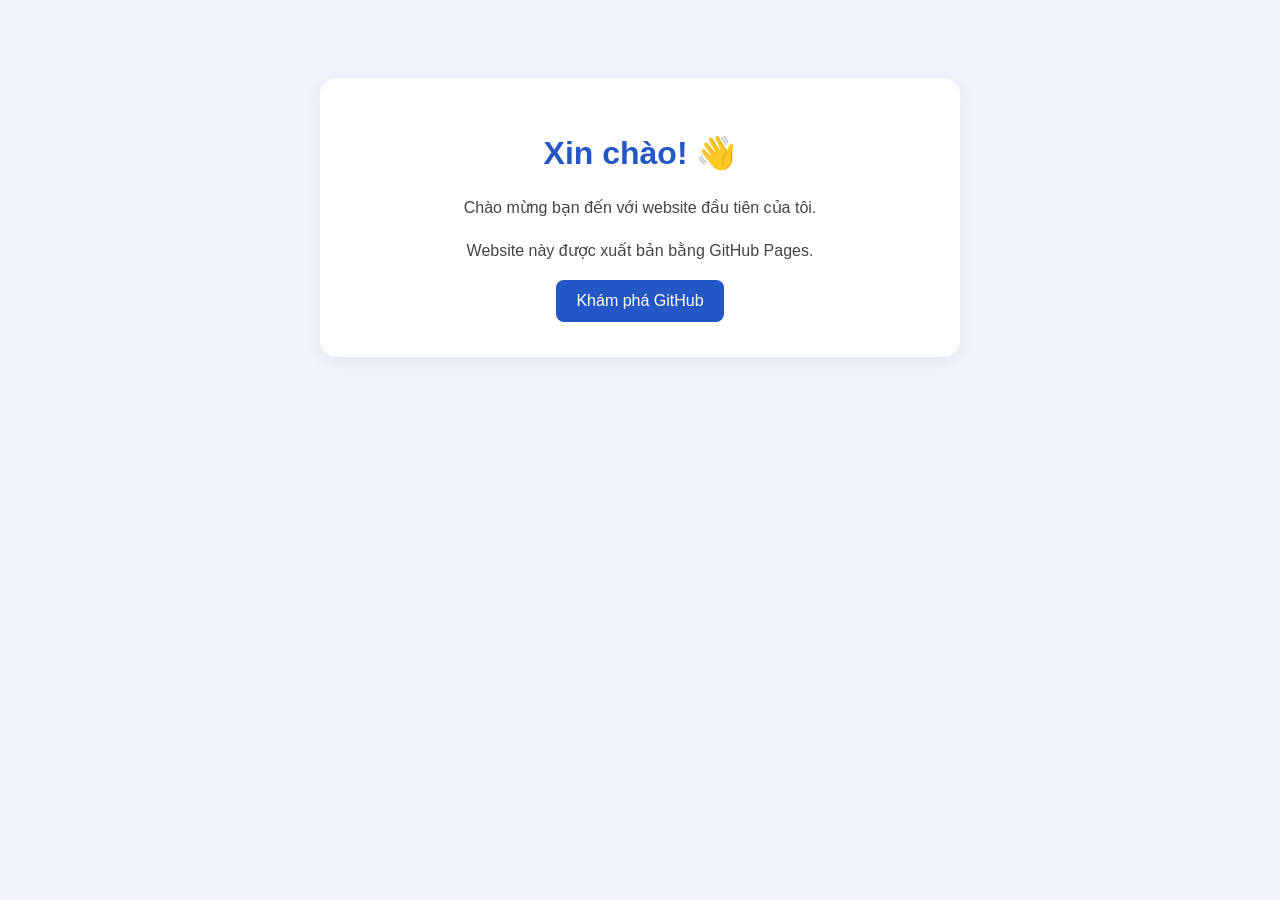
==== index.html @ cd6eacbe "Create index.html" ====
<!DOCTYPE html>
<html lang="vi">
<head>
  <meta charset="UTF-8">
  <meta name="viewport" content="width=device-width, initial-scale=1.0">
  <title>Website đầu tiên của tôi</title>
  <style>
    body {
      font-family: Arial, sans-serif;
      text-align: center;
      background: #f0f4ff;
      padding: 70px 20px;
    }
    .card {
      max-width: 600px;
      margin: auto;
      padding: 35px 20px;
      background: white;
      border-radius: 16px;
      box-shadow: 0 4px 20px #0001;
    }
    h1 { color: #2457c5; }
    p { color: #444; line-height: 1.7; }
    a {
      display: inline-block;
      padding: 12px 20px;
      background: #2457c5;
      color: white;
      text-decoration: none;
      border-radius: 8px;
    }
  </style>
</head>
<body>
  <div class="card">
    <h1>Xin chào! 👋</h1>
    <p>Chào mừng bạn đến với website đầu tiên của tôi.</p>
    <p>Website này được xuất bản bằng GitHub Pages.</p>
    <a href="https://github.com/">Khám phá GitHub</a>
  </div>
</body>
</html>
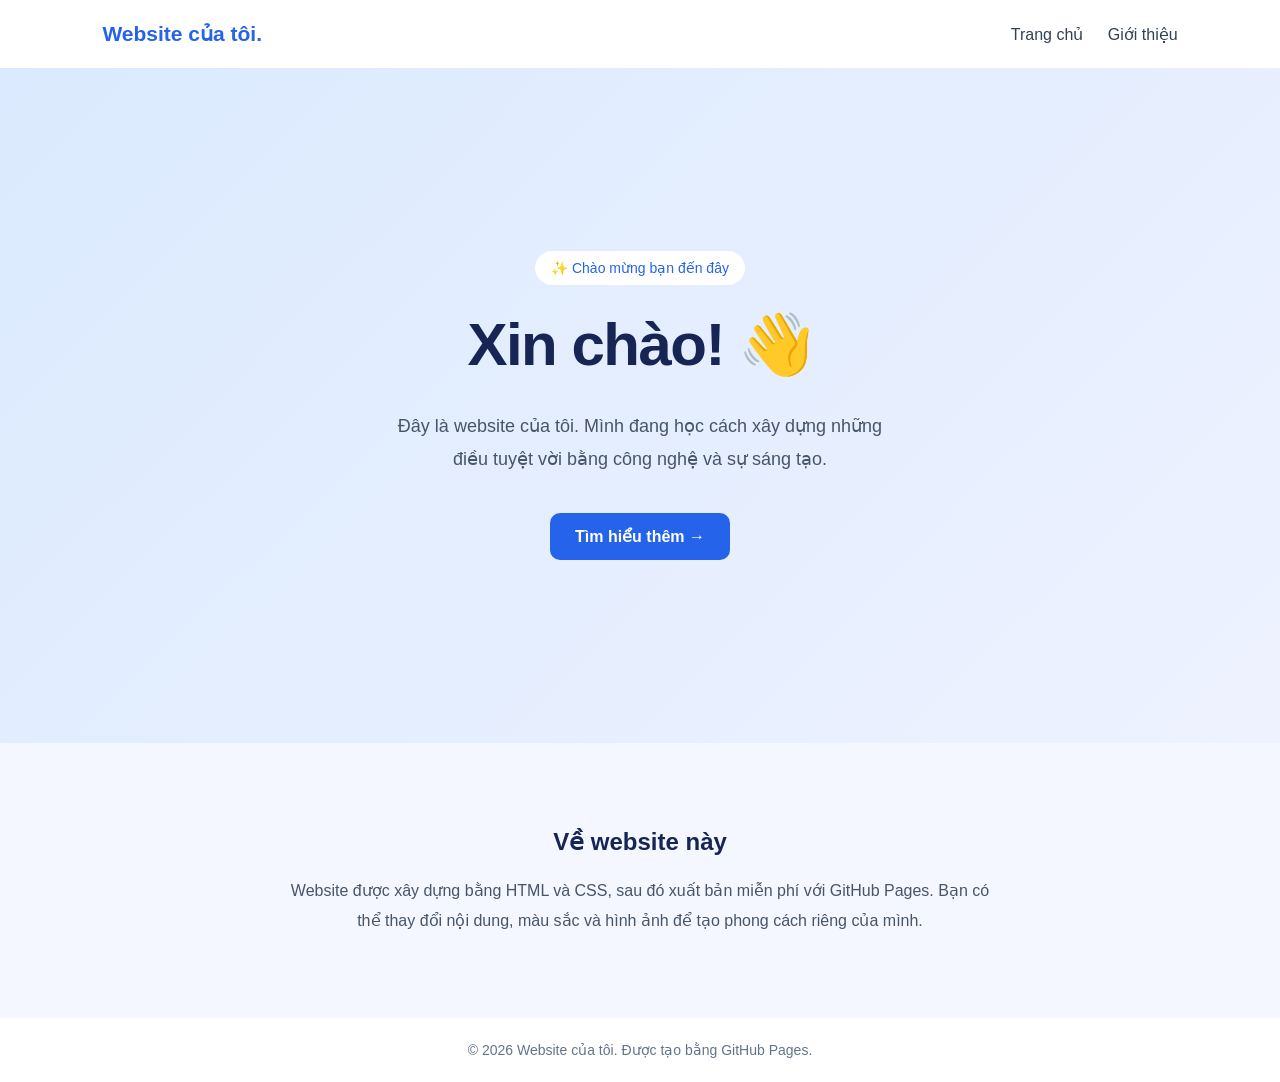
==== commit 0f700b6d: "Change website title and update styles Updated the title and modified styles for various elements." ====
--- a/index.html
+++ b/index.html
@@ -4,40 +4,172 @@
 <head>
   <meta charset="UTF-8">
   <meta name="viewport" content="width=device-width, initial-scale=1.0">
-  <title>Website đầu tiên của tôi</title>
+
+  <title>Website của tôi</title>
+
   <style>
+    * {
+      box-sizing: border-box;
+    }
+
     body {
+      margin: 0;
       font-family: Arial, sans-serif;
+      color: #172554;
+      background: #f4f7ff;
+    }
+
+    header {
+      padding: 22px 8%;
+      display: flex;
+      justify-content: space-between;
+      align-items: center;
+      background: white;
+    }
+
+    header strong {
+      font-size: 21px;
+      color: #2563eb;
+    }
+
+    nav a {
+      margin-left: 20px;
+      color: #334155;
+      text-decoration: none;
+    }
+
+    .hero {
+      min-height: 75vh;
+      padding: 80px 20px;
+      display: flex;
+      flex-direction: column;
+      align-items: center;
+      justify-content: center;
       text-align: center;
-      background: #f0f4ff;
-      padding: 70px 20px;
+      background: linear-gradient(135deg, #dbeafe, #eef2ff);
     }
-    .card {
-      max-width: 600px;
-      margin: auto;
-      padding: 35px 20px;
+
+    .tag {
+      padding: 9px 16px;
       background: white;
-      border-radius: 16px;
-      box-shadow: 0 4px 20px #0001;
+      border-radius: 30px;
+      color: #2563eb;
+      font-size: 14px;
     }
-    h1 { color: #2457c5; }
-    p { color: #444; line-height: 1.7; }
-    a {
+
+    h1 {
+      margin: 24px 0 12px;
+      font-size: clamp(36px, 6vw, 60px);
+      letter-spacing: -1.5px;
+    }
+
+    .hero p {
+      max-width: 520px;
+      line-height: 1.8;
+      color: #475569;
+      font-size: 18px;
+    }
+
+    .button {
       display: inline-block;
-      padding: 12px 20px;
-      background: #2457c5;
+      margin-top: 20px;
+      padding: 14px 25px;
+      background: #2563eb;
       color: white;
       text-decoration: none;
-      border-radius: 8px;
+      border-radius: 10px;
+      font-weight: bold;
+    }
+
+    .button:hover {
+      background: #1d4ed8;
+    }
+
+    .about {
+      max-width: 760px;
+      margin: 0 auto;
+      padding: 65px 24px;
+      text-align: center;
+    }
+
+    .about p {
+      color: #475569;
+      line-height: 1.9;
+    }
+
+    footer {
+      padding: 24px;
+      text-align: center;
+      color: #64748b;
+      background: white;
+      font-size: 14px;
+    }
+
+    @media (max-width: 500px) {
+      header {
+        padding: 18px;
+        flex-wrap: wrap;
+        gap: 14px;
+      }
+
+      nav a {
+        margin-left: 0;
+        margin-right: 12px;
+        font-size: 14px;
+      }
+
+      .hero {
+        min-height: 65vh;
+        padding: 55px 20px;
+      }
     }
   </style>
 </head>
+
 <body>
-  <div class="card">
-    <h1>Xin chào! 👋</h1>
-    <p>Chào mừng bạn đến với website đầu tiên của tôi.</p>
-    <p>Website này được xuất bản bằng GitHub Pages.</p>
-    <a href="https://github.com/">Khám phá GitHub</a>
-  </div>
+
+  <header>
+    <strong>Website của tôi.</strong>
+
+    <nav>
+      <a href="#home">Trang chủ</a>
+      <a href="#about">Giới thiệu</a>
+    </nav>
+  </header>
+
+  <main>
+    <section class="hero" id="home">
+      <span class="tag">✨ Chào mừng bạn đến đây</span>
+
+      <h1>Xin chào! 👋</h1>
+
+      <p>
+        Đây là website của tôi.
+        Mình đang học cách xây dựng những điều tuyệt vời
+        bằng công nghệ và sự sáng tạo.
+      </p>
+
+      <a class="button" href="#about">
+        Tìm hiểu thêm →
+      </a>
+    </section>
+
+    <section class="about" id="about">
+      <h2>Về website này</h2>
+
+      <p>
+        Website được xây dựng bằng HTML và CSS,
+        sau đó xuất bản miễn phí với GitHub Pages.
+        Bạn có thể thay đổi nội dung, màu sắc và hình ảnh
+        để tạo phong cách riêng của mình.
+      </p>
+    </section>
+  </main>
+
+  <footer>
+    © 2026 Website của tôi. Được tạo bằng GitHub Pages.
+  </footer>
+
 </body>
 </html>
+
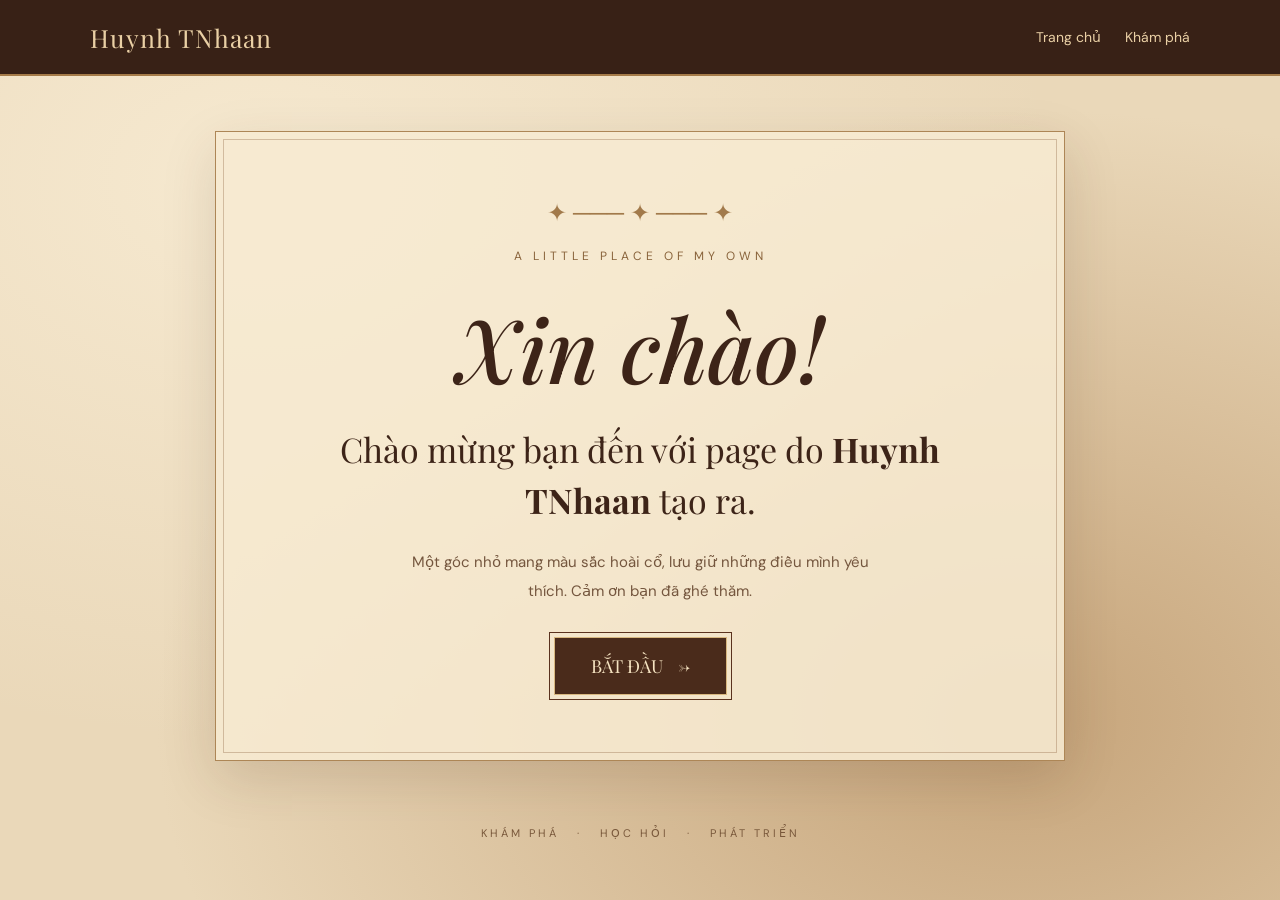
==== commit 1f9d38a7: "Revamp index.html with new styles and content Updated the title and styling of the webpage, modified" ====
--- a/index.html
+++ b/index.html
@@ -4,172 +4,210 @@
 <head>
   <meta charset="UTF-8">
   <meta name="viewport" content="width=device-width, initial-scale=1.0">
-
-  <title>Website của tôi</title>
+  <title>Huynh TNhaan | Vintage Page</title>
+
+  <link rel="preconnect" href="https://fonts.googleapis.com">
+  <link href="https://fonts.googleapis.com/css2?family=Playfair+Display:wght@400;500;600;700&family=DM+Sans:wght@400;500;600&display=swap" rel="stylesheet">
 
   <style>
     * {
       box-sizing: border-box;
     }
 
+    html {
+      scroll-behavior: smooth;
+    }
+
     body {
       margin: 0;
-      font-family: Arial, sans-serif;
-      color: #172554;
-      background: #f4f7ff;
+      color: #3d2418;
+      font-family: "DM Sans", sans-serif;
+      background-color: #ead8b9;
+      background-image:
+        radial-gradient(ellipse at 20% 20%, #f6e9d0 0%, transparent 55%),
+        radial-gradient(ellipse at 80% 80%, #c6a47a 0%, transparent 60%);
+      min-height: 100vh;
     }
 
     header {
-      padding: 22px 8%;
+      min-height: 76px;
+      padding: 18px 7%;
+      background: #382116;
+      color: #ead0a5;
       display: flex;
       justify-content: space-between;
       align-items: center;
-      background: white;
-    }
-
-    header strong {
-      font-size: 21px;
-      color: #2563eb;
+      gap: 20px;
+      border-bottom: 2px solid #a57b49;
+    }
+
+    .logo {
+      font-family: "Playfair Display", serif;
+      font-size: 25px;
+      letter-spacing: 1px;
+    }
+
+    nav {
+      display: flex;
+      gap: 24px;
     }
 
     nav a {
-      margin-left: 20px;
-      color: #334155;
+      color: #ead0a5;
       text-decoration: none;
+      font-size: 14px;
+    }
+
+    nav a:hover {
+      color: white;
     }
 
     .hero {
-      min-height: 75vh;
-      padding: 80px 20px;
+      min-height: 78vh;
+      padding: 55px 20px;
       display: flex;
-      flex-direction: column;
       align-items: center;
       justify-content: center;
       text-align: center;
-      background: linear-gradient(135deg, #dbeafe, #eef2ff);
-    }
-
-    .tag {
-      padding: 9px 16px;
-      background: white;
-      border-radius: 30px;
-      color: #2563eb;
-      font-size: 14px;
+    }
+
+    .paper {
+      width: min(850px, 100%);
+      padding: 65px 35px;
+      position: relative;
+      background: rgba(248, 235, 210, 0.88);
+      border: 1px solid #ad8656;
+      outline: 1px solid rgba(122, 78, 42, 0.3);
+      outline-offset: -9px;
+      box-shadow: 0 18px 50px rgba(64, 38, 20, 0.15);
+    }
+
+    .eyebrow {
+      font-size: 12px;
+      letter-spacing: 4px;
+      text-transform: uppercase;
+      color: #89633b;
     }
 
     h1 {
-      margin: 24px 0 12px;
-      font-size: clamp(36px, 6vw, 60px);
-      letter-spacing: -1.5px;
-    }
-
-    .hero p {
-      max-width: 520px;
-      line-height: 1.8;
-      color: #475569;
+      margin: 25px 0 18px;
+      font-family: "Playfair Display", serif;
+      font-size: clamp(48px, 9vw, 88px);
+      font-weight: 500;
+      font-style: italic;
+    }
+
+    .intro {
+      max-width: 650px;
+      margin: 0 auto;
+      font-family: "Playfair Display", serif;
+      font-size: clamp(23px, 4vw, 34px);
+      line-height: 1.5;
+    }
+
+    .description {
+      max-width: 480px;
+      margin: 22px auto 32px;
+      color: #74563e;
+      line-height: 1.9;
+      font-size: 15px;
+    }
+
+    .button {
+      display: inline-flex;
+      align-items: center;
+      justify-content: center;
+      gap: 15px;
+      padding: 16px 36px;
+      border: 1px solid #d8b77f;
+      outline: 1px solid #5a321e;
+      outline-offset: 4px;
+      background: #4a2b1b;
+      color: #f6e4c2;
+      text-decoration: none;
+      font-family: "Playfair Display", serif;
       font-size: 18px;
-    }
-
-    .button {
-      display: inline-block;
-      margin-top: 20px;
-      padding: 14px 25px;
-      background: #2563eb;
-      color: white;
-      text-decoration: none;
-      border-radius: 10px;
-      font-weight: bold;
+      transition: 0.25s ease;
     }
 
     .button:hover {
-      background: #1d4ed8;
-    }
-
-    .about {
-      max-width: 760px;
-      margin: 0 auto;
-      padding: 65px 24px;
+      background: #744b2d;
+      transform: translateY(-3px);
+    }
+
+    .footer {
+      padding: 10px 20px 32px;
       text-align: center;
-    }
-
-    .about p {
-      color: #475569;
-      line-height: 1.9;
-    }
-
-    footer {
-      padding: 24px;
-      text-align: center;
-      color: #64748b;
-      background: white;
-      font-size: 14px;
-    }
-
-    @media (max-width: 500px) {
+      color: #79583b;
+      font-size: 11px;
+      letter-spacing: 3px;
+    }
+
+    .ornament {
+      margin-bottom: 20px;
+      color: #a27a4b;
+      font-size: 24px;
+    }
+
+    @media (max-width: 560px) {
       header {
         padding: 18px;
-        flex-wrap: wrap;
-        gap: 14px;
-      }
-
-      nav a {
-        margin-left: 0;
-        margin-right: 12px;
-        font-size: 14px;
-      }
-
-      .hero {
-        min-height: 65vh;
-        padding: 55px 20px;
+        flex-direction: column;
+      }
+
+      nav {
+        gap: 18px;
+      }
+
+      .paper {
+        padding: 50px 22px;
+      }
+
+      .intro {
+        font-size: 24px;
       }
     }
   </style>
 </head>
 
 <body>
-
   <header>
-    <strong>Website của tôi.</strong>
+    <div class="logo">Huynh TNhaan</div>
 
     <nav>
-      <a href="#home">Trang chủ</a>
-      <a href="#about">Giới thiệu</a>
+      <a href="index.html">Trang chủ</a>
+      <a href="next.html">Khám phá</a>
     </nav>
   </header>
 
-  <main>
-    <section class="hero" id="home">
-      <span class="tag">✨ Chào mừng bạn đến đây</span>
-
-      <h1>Xin chào! 👋</h1>
-
-      <p>
-        Đây là website của tôi.
-        Mình đang học cách xây dựng những điều tuyệt vời
-        bằng công nghệ và sự sáng tạo.
+  <main class="hero">
+    <section class="paper">
+      <div class="ornament">✦ ─── ✦ ─── ✦</div>
+
+      <div class="eyebrow">A little place of my own</div>
+
+      <h1>Xin chào!</h1>
+
+      <p class="intro">
+        Chào mừng bạn đến với page do
+        <strong>Huynh TNhaan</strong> tạo ra.
       </p>
 
-      <a class="button" href="#about">
-        Tìm hiểu thêm →
+      <p class="description">
+        Một góc nhỏ mang màu sắc hoài cổ,
+        lưu giữ những điều mình yêu thích.
+        Cảm ơn bạn đã ghé thăm.
+      </p>
+
+      <a class="button" href="next.html">
+        BẮT ĐẦU <span>→</span>
       </a>
     </section>
-
-    <section class="about" id="about">
-      <h2>Về website này</h2>
-
-      <p>
-        Website được xây dựng bằng HTML và CSS,
-        sau đó xuất bản miễn phí với GitHub Pages.
-        Bạn có thể thay đổi nội dung, màu sắc và hình ảnh
-        để tạo phong cách riêng của mình.
-      </p>
-    </section>
   </main>
 
-  <footer>
-    © 2026 Website của tôi. Được tạo bằng GitHub Pages.
+  <footer class="footer">
+    KHÁM PHÁ &nbsp; · &nbsp; HỌC HỎI &nbsp; · &nbsp; PHÁT TRIỂN
   </footer>
-
 </body>
 </html>
 
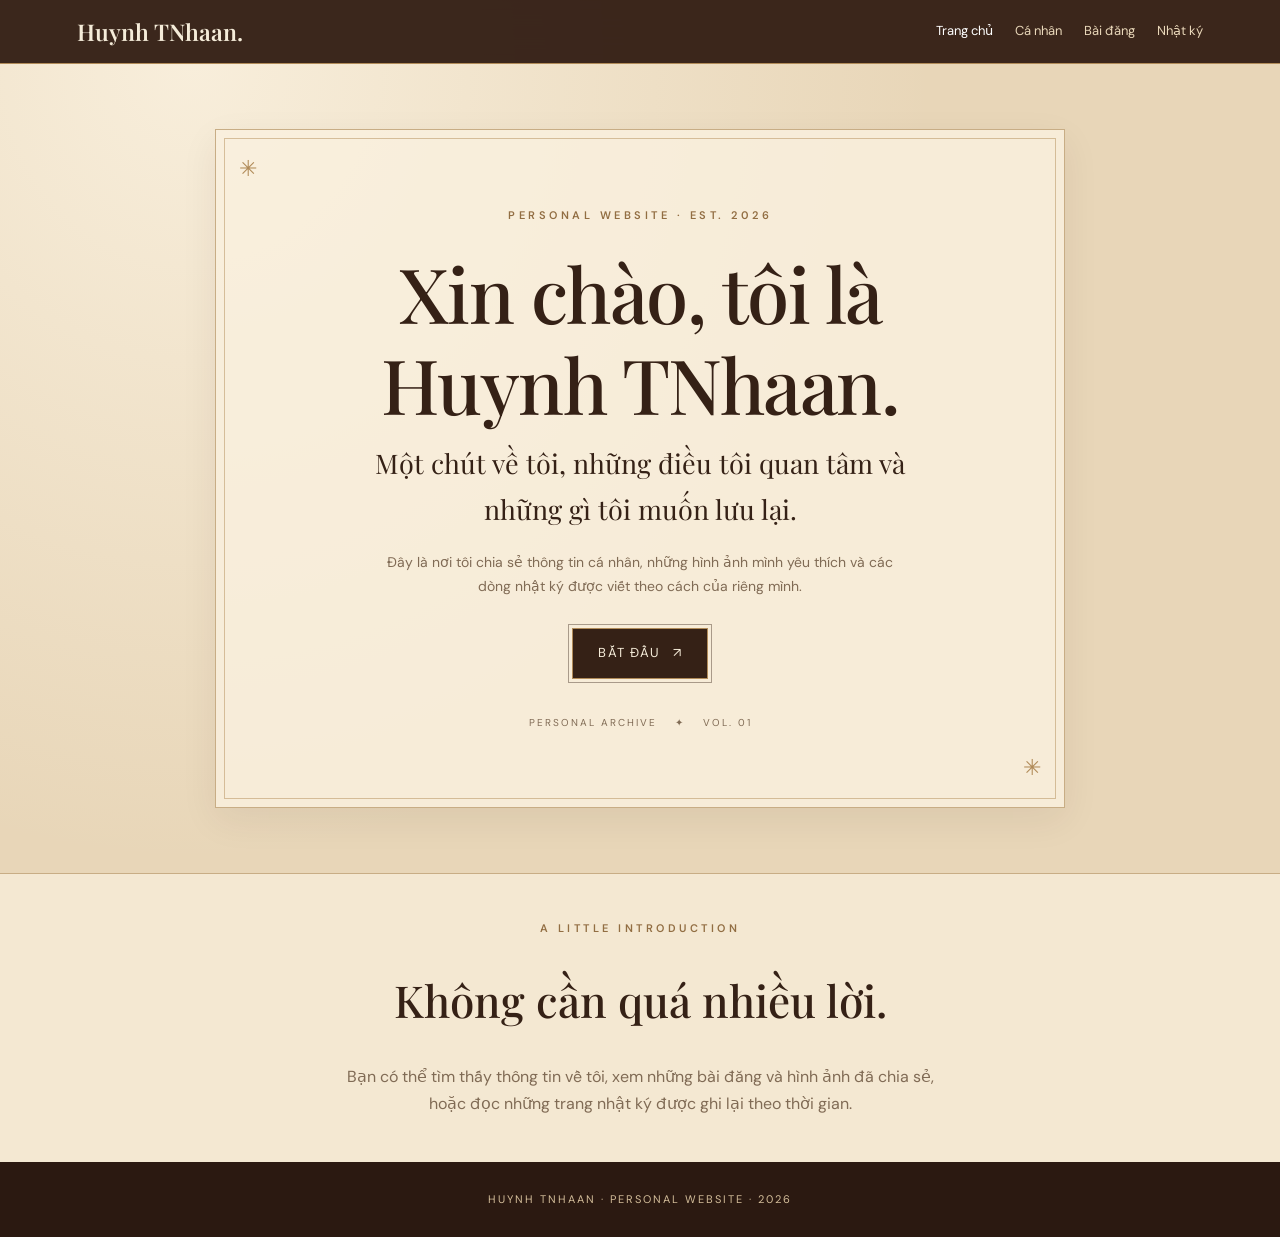
==== commit 32b76f0a: "Refactor index.html for improved structure and styling" ====
--- a/index.html
+++ b/index.html
@@ -3,211 +3,129 @@
 <html lang="vi">
 <head>
   <meta charset="UTF-8">
-  <meta name="viewport" content="width=device-width, initial-scale=1.0">
-  <title>Huynh TNhaan | Vintage Page</title>
-
-  <link rel="preconnect" href="https://fonts.googleapis.com">
-  <link href="https://fonts.googleapis.com/css2?family=Playfair+Display:wght@400;500;600;700&family=DM+Sans:wght@400;500;600&display=swap" rel="stylesheet">
-
+  <meta name="viewport" content="width=device-width, initial-scale=1">
+  <meta name="theme-color" content="#352116">
+  <title>Huynh TNhaan — Personal Journal</title>
+  <link rel="stylesheet" href="style.css">
   <style>
-    * {
-      box-sizing: border-box;
+    .landing {
+      min-height: 78vh;
+      display: grid;
+      place-items: center;
+      padding: 65px 20px;
     }
 
-    html {
-      scroll-behavior: smooth;
+    .cover {
+      width: min(850px, 100%);
+      padding: clamp(35px, 7vw, 76px) 25px;
+      text-align: center;
+      position: relative;
+      outline: 1px solid #b18b5880;
+      outline-offset: -10px;
     }
 
-    body {
-      margin: 0;
-      color: #3d2418;
-      font-family: "DM Sans", sans-serif;
-      background-color: #ead8b9;
-      background-image:
-        radial-gradient(ellipse at 20% 20%, #f6e9d0 0%, transparent 55%),
-        radial-gradient(ellipse at 80% 80%, #c6a47a 0%, transparent 60%);
-      min-height: 100vh;
+    .cover::before, .cover::after {
+      content: '✳';
+      position: absolute;
+      color: var(--gold);
+      font-size: 22px;
     }
 
-    header {
-      min-height: 76px;
-      padding: 18px 7%;
-      background: #382116;
-      color: #ead0a5;
-      display: flex;
-      justify-content: space-between;
-      align-items: center;
-      gap: 20px;
-      border-bottom: 2px solid #a57b49;
+    .cover::before { top: 20px; left: 23px; }
+    .cover::after { right: 23px; bottom: 20px; }
+
+    .cover h1 { margin: 22px 0 12px; }
+
+    .cover .intro {
+      max-width: 580px;
+      margin: 0 auto;
+      font: clamp(20px, 3vw, 27px)/1.7 var(--serif);
     }
 
-    .logo {
-      font-family: "Playfair Display", serif;
-      font-size: 25px;
-      letter-spacing: 1px;
-    }
-
-    nav {
-      display: flex;
-      gap: 24px;
-    }
-
-    nav a {
-      color: #ead0a5;
-      text-decoration: none;
+    .cover .detail {
+      max-width: 510px;
+      margin: 18px auto 30px;
+      color: var(--muted);
       font-size: 14px;
     }
 
-    nav a:hover {
-      color: white;
+    .cover-meta {
+      display: flex;
+      justify-content: center;
+      gap: 18px;
+      margin-top: 35px;
+      color: var(--muted);
+      font-size: 10px;
+      letter-spacing: 2px;
     }
 
-    .hero {
-      min-height: 78vh;
-      padding: 55px 20px;
-      display: flex;
-      align-items: center;
-      justify-content: center;
+    .landing-note {
+      padding: 45px 20px;
       text-align: center;
+      background: #f4e8d2;
+      border-top: 1px solid var(--line);
     }
 
-    .paper {
-      width: min(850px, 100%);
-      padding: 65px 35px;
-      position: relative;
-      background: rgba(248, 235, 210, 0.88);
-      border: 1px solid #ad8656;
-      outline: 1px solid rgba(122, 78, 42, 0.3);
-      outline-offset: -9px;
-      box-shadow: 0 18px 50px rgba(64, 38, 20, 0.15);
-    }
-
-    .eyebrow {
-      font-size: 12px;
-      letter-spacing: 4px;
-      text-transform: uppercase;
-      color: #89633b;
-    }
-
-    h1 {
-      margin: 25px 0 18px;
-      font-family: "Playfair Display", serif;
-      font-size: clamp(48px, 9vw, 88px);
-      font-weight: 500;
-      font-style: italic;
-    }
-
-    .intro {
-      max-width: 650px;
-      margin: 0 auto;
-      font-family: "Playfair Display", serif;
-      font-size: clamp(23px, 4vw, 34px);
-      line-height: 1.5;
-    }
-
-    .description {
-      max-width: 480px;
-      margin: 22px auto 32px;
-      color: #74563e;
-      line-height: 1.9;
-      font-size: 15px;
-    }
-
-    .button {
-      display: inline-flex;
-      align-items: center;
-      justify-content: center;
-      gap: 15px;
-      padding: 16px 36px;
-      border: 1px solid #d8b77f;
-      outline: 1px solid #5a321e;
-      outline-offset: 4px;
-      background: #4a2b1b;
-      color: #f6e4c2;
-      text-decoration: none;
-      font-family: "Playfair Display", serif;
-      font-size: 18px;
-      transition: 0.25s ease;
-    }
-
-    .button:hover {
-      background: #744b2d;
-      transform: translateY(-3px);
-    }
-
-    .footer {
-      padding: 10px 20px 32px;
-      text-align: center;
-      color: #79583b;
-      font-size: 11px;
-      letter-spacing: 3px;
-    }
-
-    .ornament {
-      margin-bottom: 20px;
-      color: #a27a4b;
-      font-size: 24px;
-    }
-
-    @media (max-width: 560px) {
-      header {
-        padding: 18px;
-        flex-direction: column;
-      }
-
-      nav {
-        gap: 18px;
-      }
-
-      .paper {
-        padding: 50px 22px;
-      }
-
-      .intro {
-        font-size: 24px;
-      }
+    .landing-note p {
+      max-width: 620px;
+      margin: auto;
+      color: var(--muted);
     }
   </style>
 </head>
-
 <body>
-  <header>
-    <div class="logo">Huynh TNhaan</div>
-
-    <nav>
-      <a href="index.html">Trang chủ</a>
-      <a href="next.html">Khám phá</a>
+  <header class="site-header">
+    <a class="brand" href="index.html">Huynh TNhaan.</a>
+    <nav class="nav">
+      <a class="active" href="index.html">Trang chủ</a>
+      <a href="about.html">Cá nhân</a>
+      <a href="posts.html">Bài đăng</a>
+      <a href="diary.html">Nhật ký</a>
     </nav>
   </header>
 
-  <main class="hero">
-    <section class="paper">
-      <div class="ornament">✦ ─── ✦ ─── ✦</div>
+  <main>
+    <section class="landing">
+      <div class="cover paper-card animate-in">
+        <div class="kicker">Personal website · Est. 2026</div>
+        <h1>Xin chào, tôi là<br>Huynh TNhaan.</h1>
 
-      <div class="eyebrow">A little place of my own</div>
+        <p class="intro">
+          Một chút về tôi, những điều tôi quan tâm
+          và những gì tôi muốn lưu lại.
+        </p>
 
-      <h1>Xin chào!</h1>
+        <p class="detail">
+          Đây là nơi tôi chia sẻ thông tin cá nhân,
+          những hình ảnh mình yêu thích và các dòng nhật ký
+          được viết theo cách của riêng mình.
+        </p>
 
-      <p class="intro">
-        Chào mừng bạn đến với page do
-        <strong>Huynh TNhaan</strong> tạo ra.
+        <a class="btn" href="about.html">
+          BẮT ĐẦU <span>↗</span>
+        </a>
+
+        <div class="cover-meta">
+          <span>PERSONAL ARCHIVE</span>
+          <span>✦</span>
+          <span>VOL. 01</span>
+        </div>
+      </div>
+    </section>
+
+    <section class="landing-note">
+      <div class="kicker">A little introduction</div>
+      <h2>Không cần quá nhiều lời.</h2>
+      <p>
+        Bạn có thể tìm thấy thông tin về tôi, xem những bài đăng
+        và hình ảnh đã chia sẻ, hoặc đọc những trang nhật ký
+        được ghi lại theo thời gian.
       </p>
-
-      <p class="description">
-        Một góc nhỏ mang màu sắc hoài cổ,
-        lưu giữ những điều mình yêu thích.
-        Cảm ơn bạn đã ghé thăm.
-      </p>
-
-      <a class="button" href="next.html">
-        BẮT ĐẦU <span>→</span>
-      </a>
     </section>
   </main>
 
-  <footer class="footer">
-    KHÁM PHÁ &nbsp; · &nbsp; HỌC HỎI &nbsp; · &nbsp; PHÁT TRIỂN
+  <footer class="site-footer">
+    HUYNH TNHAAN · PERSONAL WEBSITE · 2026
   </footer>
 </body>
 </html>
-
--- a/style.css
+++ b/style.css
@@ -0,0 +1,254 @@
+
+@import url('https://fonts.googleapis.com/css2?family=DM+Sans:wght@400;500;600;700&family=Playfair+Display:ital,wght@0,400;0,500;0,600;1,400;1,500&display=swap');
+
+:root {
+  --brown: #352116;
+  --brown-light: #63452e;
+  --cream: #f5ecd9;
+  --paper: #e8d6b8;
+  --gold: #b18b58;
+  --muted: #806b55;
+  --line: #c8ad85;
+  --serif: 'Playfair Display', Georgia, serif;
+  --sans: 'DM Sans', Arial, sans-serif;
+}
+
+* { box-sizing: border-box; }
+
+html {
+  scroll-behavior: smooth;
+  scroll-padding-top: 90px;
+}
+
+body {
+  margin: 0;
+  background:
+    radial-gradient(ellipse at 15% 5%, #f8eedb 0, transparent 48%),
+    var(--paper);
+  color: var(--brown);
+  font-family: var(--sans);
+  line-height: 1.7;
+}
+
+a { color: inherit; }
+
+img { max-width: 100%; }
+
+.site-header {
+  position: sticky;
+  top: 0;
+  z-index: 20;
+  display: flex;
+  align-items: center;
+  justify-content: space-between;
+  gap: 24px;
+  padding: 16px 6%;
+  color: var(--cream);
+  background: rgba(53, 33, 22, .97);
+  border-bottom: 1px solid var(--gold);
+  backdrop-filter: blur(12px);
+}
+
+.brand {
+  font: 600 23px var(--serif);
+  text-decoration: none;
+  white-space: nowrap;
+}
+
+.nav {
+  display: flex;
+  flex-wrap: wrap;
+  align-items: center;
+  gap: 22px;
+}
+
+.nav a {
+  color: #e9d7b9;
+  font-size: 13px;
+  text-decoration: none;
+  transition: color .25s ease;
+}
+
+.nav a:hover,
+.nav a.active { color: white; }
+
+.container {
+  width: min(1080px, 88%);
+  margin: auto;
+}
+
+.kicker {
+  color: #926e43;
+  font-size: 11px;
+  font-weight: 600;
+  letter-spacing: 3.5px;
+  text-transform: uppercase;
+}
+
+h1, h2, h3 {
+  font-family: var(--serif);
+  font-weight: 500;
+  line-height: 1.2;
+}
+
+h1 {
+  font-size: clamp(42px, 7vw, 76px);
+  letter-spacing: -1.5px;
+}
+
+h2 { font-size: clamp(30px, 4vw, 44px); }
+
+.muted { color: var(--muted); }
+
+.paper-card {
+  background: rgba(249, 240, 222, .84);
+  border: 1px solid var(--line);
+  box-shadow: 0 12px 35px rgba(53, 33, 22, .07);
+}
+
+.btn {
+  display: inline-flex;
+  align-items: center;
+  justify-content: center;
+  gap: 12px;
+  padding: 13px 25px;
+  color: var(--cream);
+  background: var(--brown);
+  border: 1px solid var(--gold);
+  outline: 1px solid rgba(53, 33, 22, .4);
+  outline-offset: 3px;
+  text-decoration: none;
+  font-size: 13px;
+  letter-spacing: 1.5px;
+  transition: transform .3s ease, background .3s ease;
+}
+
+.btn:hover {
+  transform: translateY(-3px);
+  background: var(--brown-light);
+}
+
+.page-heading {
+  padding: 78px 0 45px;
+  text-align: center;
+}
+
+.page-heading h1 { margin: 14px 0; }
+
+.page-heading p {
+  max-width: 600px;
+  margin: 0 auto;
+  color: var(--muted);
+}
+
+.section { padding: 38px 0 75px; }
+
+.section-top { margin-bottom: 28px; }
+
+.grid {
+  display: grid;
+  grid-template-columns: repeat(3, minmax(0, 1fr));
+  gap: 22px;
+}
+
+.card {
+  overflow: hidden;
+  transition: transform .35s ease, box-shadow .35s ease;
+}
+
+.card:hover {
+  transform: translateY(-6px);
+  box-shadow: 0 18px 38px rgba(53, 33, 22, .13);
+}
+
+.card img {
+  display: block;
+  width: 100%;
+  height: 225px;
+  object-fit: cover;
+  filter: sepia(17%);
+  transition: filter .4s ease, transform .6s ease;
+}
+
+.card:hover img { filter: sepia(0); }
+
+.card-body { padding: 20px; }
+
+.card-body h3 {
+  margin: 8px 0;
+  font-size: 25px;
+}
+
+.card-body p {
+  color: var(--muted);
+  font-size: 14px;
+}
+
+.text-link {
+  color: var(--brown-light);
+  font-weight: 600;
+  font-size: 13px;
+  text-decoration-thickness: 1px;
+  text-underline-offset: 4px;
+}
+
+.site-footer {
+  padding: 28px 20px;
+  color: #d3bd9a;
+  background: #2b1911;
+  text-align: center;
+  font-size: 11px;
+  letter-spacing: 2px;
+}
+
+.reveal {
+  opacity: 0;
+  transform: translateY(22px);
+  transition: opacity .75s ease, transform .75s ease;
+}
+
+.reveal.visible {
+  opacity: 1;
+  transform: translateY(0);
+}
+
+.delay-1 { transition-delay: .12s; }
+.delay-2 { transition-delay: .24s; }
+
+@keyframes enter {
+  from { opacity: 0; transform: translateY(16px); }
+  to { opacity: 1; transform: translateY(0); }
+}
+
+.animate-in { animation: enter .8s ease both; }
+
+@media (max-width: 760px) {
+  .site-header {
+    position: relative;
+    flex-direction: column;
+    padding: 18px 5%;
+    gap: 12px;
+  }
+
+  .nav { justify-content: center; gap: 12px 17px; }
+  .nav a { font-size: 12px; }
+  .container { width: 90%; }
+  .grid { grid-template-columns: repeat(2, minmax(0, 1fr)); }
+  .card img { height: 190px; }
+}
+
+@media (max-width: 500px) {
+  .grid { grid-template-columns: 1fr; }
+  .card img { height: 235px; }
+  .page-heading { padding-top: 52px; }
+}
+
+@media (prefers-reduced-motion: reduce) {
+  *, *::before, *::after {
+    animation-duration: .01ms !important;
+    transition-duration: .01ms !important;
+    scroll-behavior: auto !important;
+  }
+
+  .reveal { opacity: 1; transform: none; }
+}
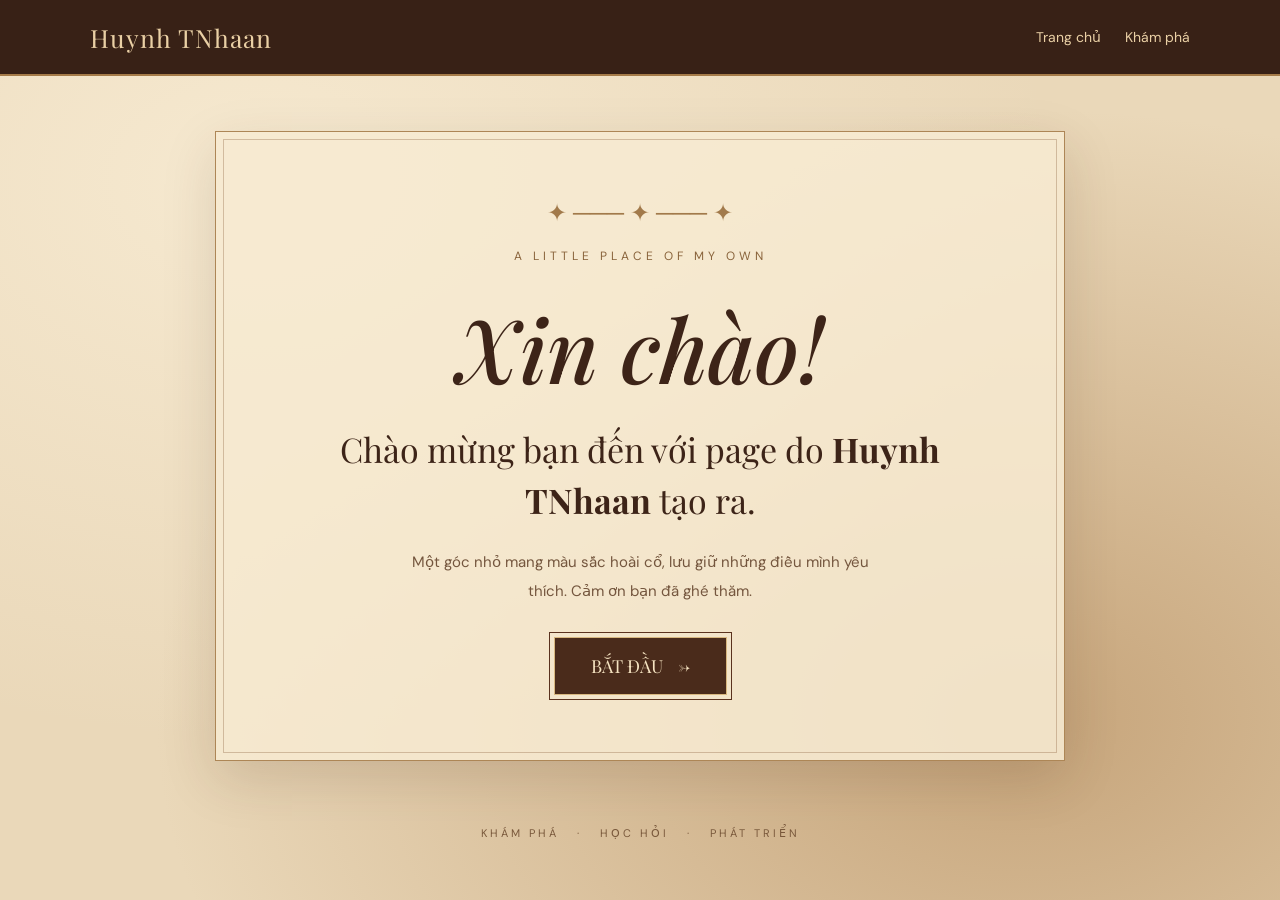
==== commit 933ab0d9: "Refactor index.html for improved layout and styling Updated the HTML structure and styles for a more" ====
--- a/index.html
+++ b/index.html
@@ -3,129 +3,210 @@
 <html lang="vi">
 <head>
   <meta charset="UTF-8">
-  <meta name="viewport" content="width=device-width, initial-scale=1">
-  <meta name="theme-color" content="#352116">
-  <title>Huynh TNhaan — Personal Journal</title>
-  <link rel="stylesheet" href="style.css">
+  <meta name="viewport" content="width=device-width, initial-scale=1.0">
+  <title>Huynh TNhaan | Vintage Page</title>
+
+  <link rel="preconnect" href="https://fonts.googleapis.com">
+  <link href="https://fonts.googleapis.com/css2?family=Playfair+Display:wght@400;500;600;700&family=DM+Sans:wght@400;500;600&display=swap" rel="stylesheet">
+
   <style>
-    .landing {
+    * {
+      box-sizing: border-box;
+    }
+
+    html {
+      scroll-behavior: smooth;
+    }
+
+    body {
+      margin: 0;
+      color: #3d2418;
+      font-family: "DM Sans", sans-serif;
+      background-color: #ead8b9;
+      background-image:
+        radial-gradient(ellipse at 20% 20%, #f6e9d0 0%, transparent 55%),
+        radial-gradient(ellipse at 80% 80%, #c6a47a 0%, transparent 60%);
+      min-height: 100vh;
+    }
+
+    header {
+      min-height: 76px;
+      padding: 18px 7%;
+      background: #382116;
+      color: #ead0a5;
+      display: flex;
+      justify-content: space-between;
+      align-items: center;
+      gap: 20px;
+      border-bottom: 2px solid #a57b49;
+    }
+
+    .logo {
+      font-family: "Playfair Display", serif;
+      font-size: 25px;
+      letter-spacing: 1px;
+    }
+
+    nav {
+      display: flex;
+      gap: 24px;
+    }
+
+    nav a {
+      color: #ead0a5;
+      text-decoration: none;
+      font-size: 14px;
+    }
+
+    nav a:hover {
+      color: white;
+    }
+
+    .hero {
       min-height: 78vh;
-      display: grid;
-      place-items: center;
-      padding: 65px 20px;
-    }
-
-    .cover {
+      padding: 55px 20px;
+      display: flex;
+      align-items: center;
+      justify-content: center;
+      text-align: center;
+    }
+
+    .paper {
       width: min(850px, 100%);
-      padding: clamp(35px, 7vw, 76px) 25px;
+      padding: 65px 35px;
+      position: relative;
+      background: rgba(248, 235, 210, 0.88);
+      border: 1px solid #ad8656;
+      outline: 1px solid rgba(122, 78, 42, 0.3);
+      outline-offset: -9px;
+      box-shadow: 0 18px 50px rgba(64, 38, 20, 0.15);
+    }
+
+    .eyebrow {
+      font-size: 12px;
+      letter-spacing: 4px;
+      text-transform: uppercase;
+      color: #89633b;
+    }
+
+    h1 {
+      margin: 25px 0 18px;
+      font-family: "Playfair Display", serif;
+      font-size: clamp(48px, 9vw, 88px);
+      font-weight: 500;
+      font-style: italic;
+    }
+
+    .intro {
+      max-width: 650px;
+      margin: 0 auto;
+      font-family: "Playfair Display", serif;
+      font-size: clamp(23px, 4vw, 34px);
+      line-height: 1.5;
+    }
+
+    .description {
+      max-width: 480px;
+      margin: 22px auto 32px;
+      color: #74563e;
+      line-height: 1.9;
+      font-size: 15px;
+    }
+
+    .button {
+      display: inline-flex;
+      align-items: center;
+      justify-content: center;
+      gap: 15px;
+      padding: 16px 36px;
+      border: 1px solid #d8b77f;
+      outline: 1px solid #5a321e;
+      outline-offset: 4px;
+      background: #4a2b1b;
+      color: #f6e4c2;
+      text-decoration: none;
+      font-family: "Playfair Display", serif;
+      font-size: 18px;
+      transition: 0.25s ease;
+    }
+
+    .button:hover {
+      background: #744b2d;
+      transform: translateY(-3px);
+    }
+
+    .footer {
+      padding: 10px 20px 32px;
       text-align: center;
-      position: relative;
-      outline: 1px solid #b18b5880;
-      outline-offset: -10px;
-    }
-
-    .cover::before, .cover::after {
-      content: '✳';
-      position: absolute;
-      color: var(--gold);
-      font-size: 22px;
-    }
-
-    .cover::before { top: 20px; left: 23px; }
-    .cover::after { right: 23px; bottom: 20px; }
-
-    .cover h1 { margin: 22px 0 12px; }
-
-    .cover .intro {
-      max-width: 580px;
-      margin: 0 auto;
-      font: clamp(20px, 3vw, 27px)/1.7 var(--serif);
-    }
-
-    .cover .detail {
-      max-width: 510px;
-      margin: 18px auto 30px;
-      color: var(--muted);
-      font-size: 14px;
-    }
-
-    .cover-meta {
-      display: flex;
-      justify-content: center;
-      gap: 18px;
-      margin-top: 35px;
-      color: var(--muted);
-      font-size: 10px;
-      letter-spacing: 2px;
-    }
-
-    .landing-note {
-      padding: 45px 20px;
-      text-align: center;
-      background: #f4e8d2;
-      border-top: 1px solid var(--line);
-    }
-
-    .landing-note p {
-      max-width: 620px;
-      margin: auto;
-      color: var(--muted);
+      color: #79583b;
+      font-size: 11px;
+      letter-spacing: 3px;
+    }
+
+    .ornament {
+      margin-bottom: 20px;
+      color: #a27a4b;
+      font-size: 24px;
+    }
+
+    @media (max-width: 560px) {
+      header {
+        padding: 18px;
+        flex-direction: column;
+      }
+
+      nav {
+        gap: 18px;
+      }
+
+      .paper {
+        padding: 50px 22px;
+      }
+
+      .intro {
+        font-size: 24px;
+      }
     }
   </style>
 </head>
+
 <body>
-  <header class="site-header">
-    <a class="brand" href="index.html">Huynh TNhaan.</a>
-    <nav class="nav">
-      <a class="active" href="index.html">Trang chủ</a>
-      <a href="about.html">Cá nhân</a>
-      <a href="posts.html">Bài đăng</a>
-      <a href="diary.html">Nhật ký</a>
+  <header>
+    <div class="logo">Huynh TNhaan</div>
+
+    <nav>
+      <a href="index.html">Trang chủ</a>
+      <a href="next.html">Khám phá</a>
     </nav>
   </header>
 
-  <main>
-    <section class="landing">
-      <div class="cover paper-card animate-in">
-        <div class="kicker">Personal website · Est. 2026</div>
-        <h1>Xin chào, tôi là<br>Huynh TNhaan.</h1>
-
-        <p class="intro">
-          Một chút về tôi, những điều tôi quan tâm
-          và những gì tôi muốn lưu lại.
-        </p>
-
-        <p class="detail">
-          Đây là nơi tôi chia sẻ thông tin cá nhân,
-          những hình ảnh mình yêu thích và các dòng nhật ký
-          được viết theo cách của riêng mình.
-        </p>
-
-        <a class="btn" href="about.html">
-          BẮT ĐẦU <span>↗</span>
-        </a>
-
-        <div class="cover-meta">
-          <span>PERSONAL ARCHIVE</span>
-          <span>✦</span>
-          <span>VOL. 01</span>
-        </div>
-      </div>
-    </section>
-
-    <section class="landing-note">
-      <div class="kicker">A little introduction</div>
-      <h2>Không cần quá nhiều lời.</h2>
-      <p>
-        Bạn có thể tìm thấy thông tin về tôi, xem những bài đăng
-        và hình ảnh đã chia sẻ, hoặc đọc những trang nhật ký
-        được ghi lại theo thời gian.
+  <main class="hero">
+    <section class="paper">
+      <div class="ornament">✦ ─── ✦ ─── ✦</div>
+
+      <div class="eyebrow">A little place of my own</div>
+
+      <h1>Xin chào!</h1>
+
+      <p class="intro">
+        Chào mừng bạn đến với page do
+        <strong>Huynh TNhaan</strong> tạo ra.
       </p>
+
+      <p class="description">
+        Một góc nhỏ mang màu sắc hoài cổ,
+        lưu giữ những điều mình yêu thích.
+        Cảm ơn bạn đã ghé thăm.
+      </p>
+
+      <a class="button" href="next.html">
+        BẮT ĐẦU <span>→</span>
+      </a>
     </section>
   </main>
 
-  <footer class="site-footer">
-    HUYNH TNHAAN · PERSONAL WEBSITE · 2026
+  <footer class="footer">
+    KHÁM PHÁ &nbsp; · &nbsp; HỌC HỎI &nbsp; · &nbsp; PHÁT TRIỂN
   </footer>
 </body>
 </html>
